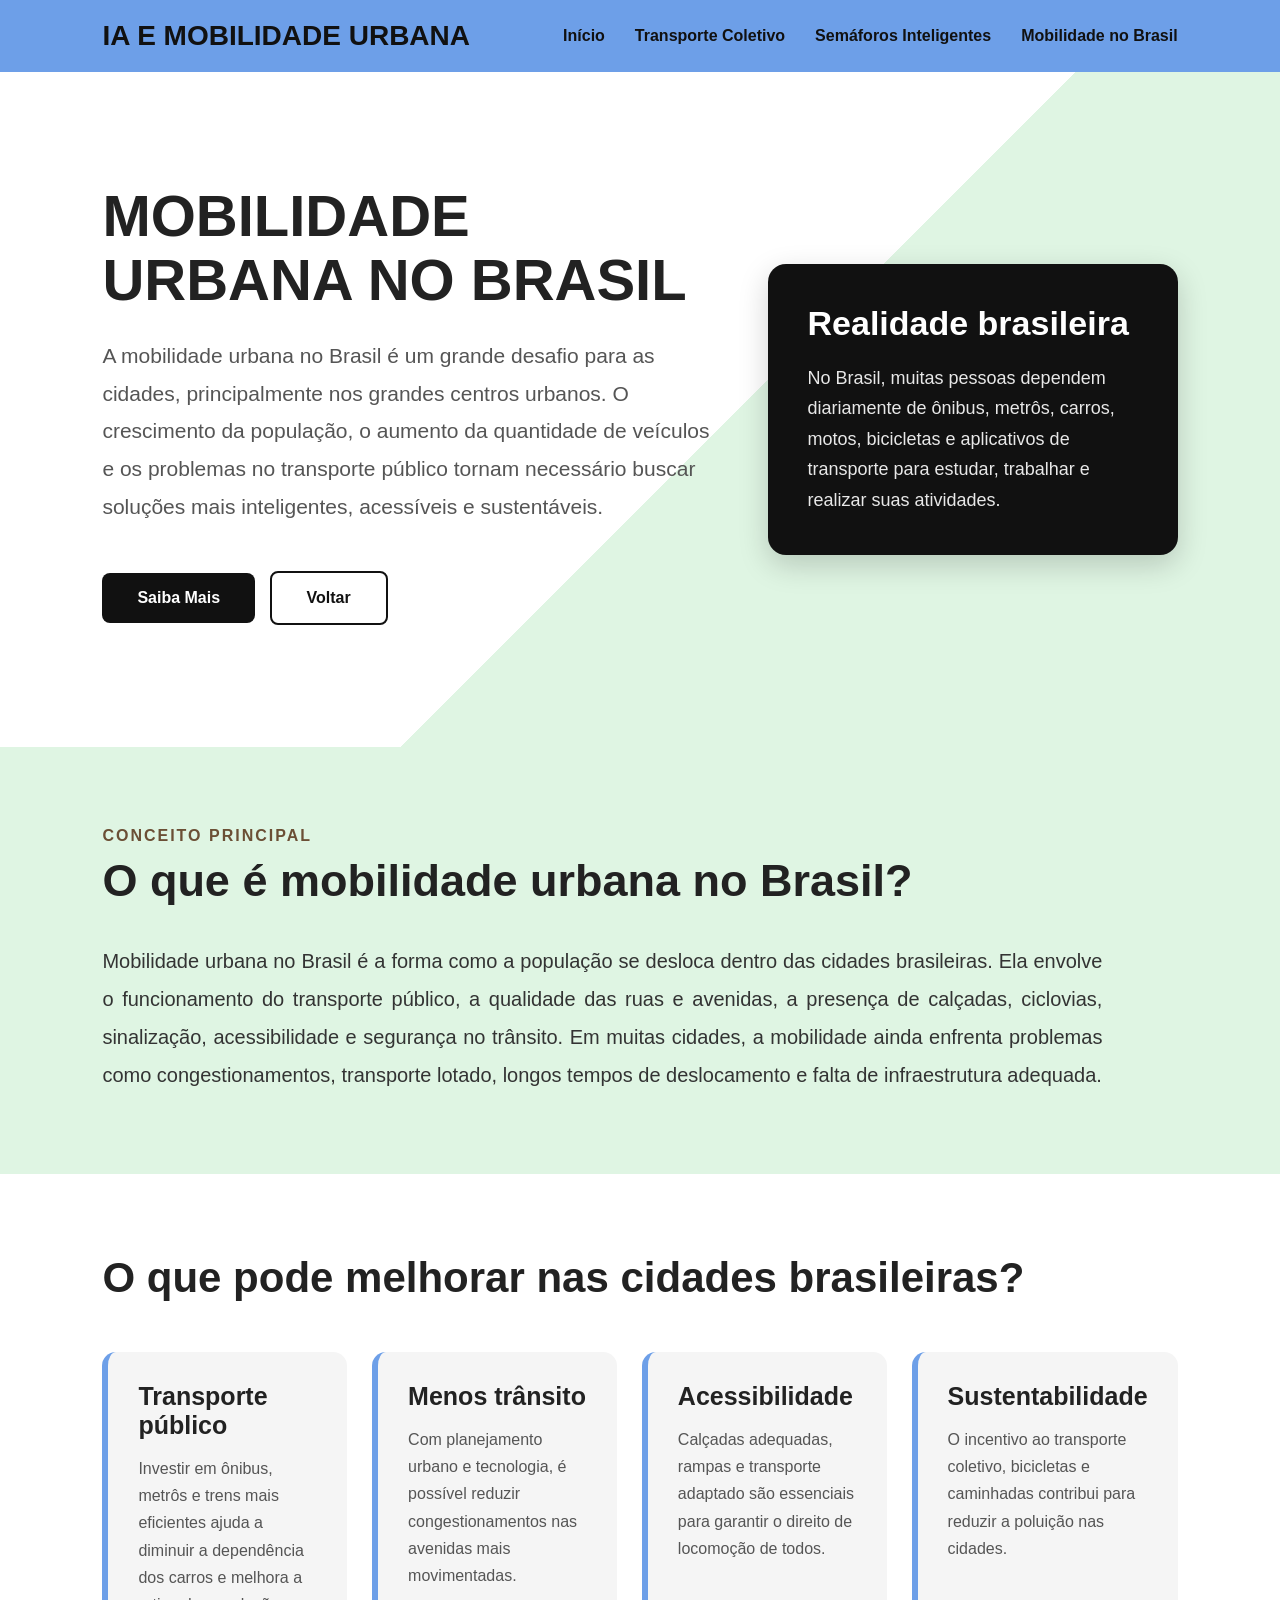
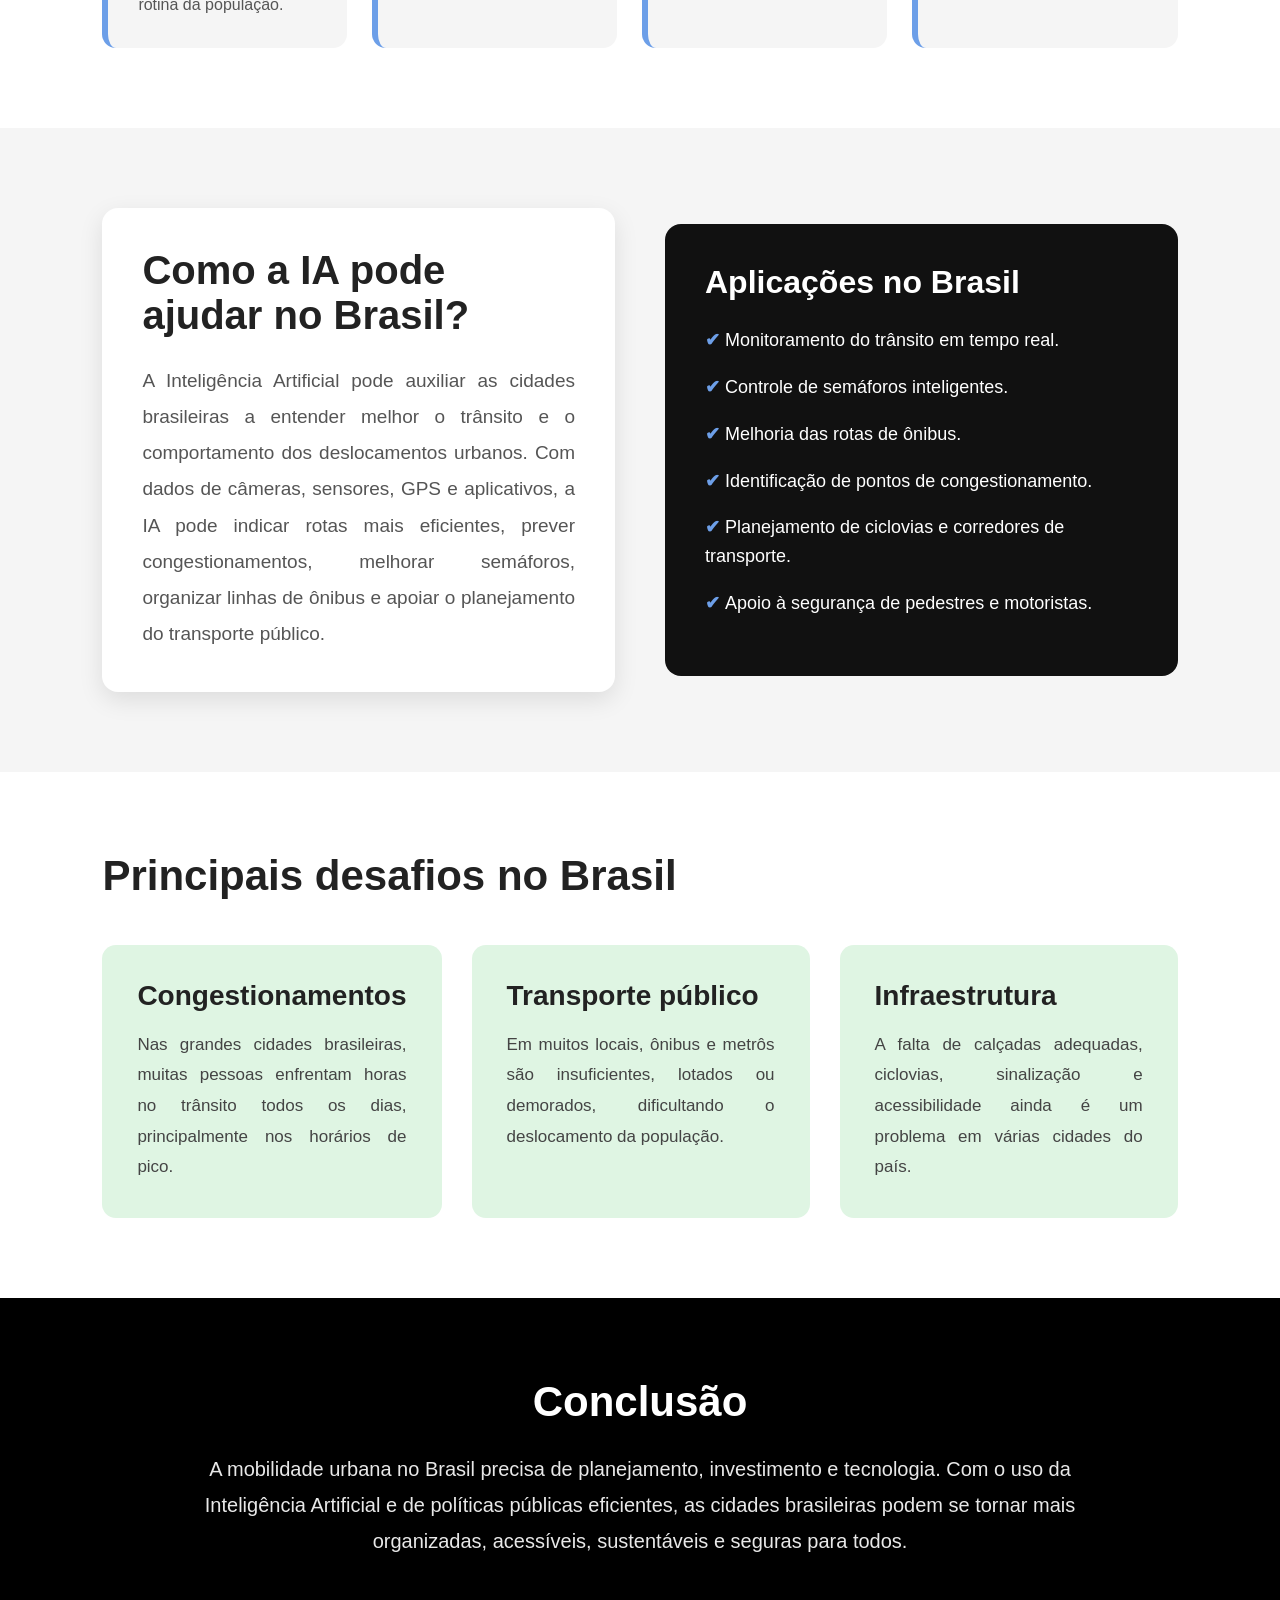
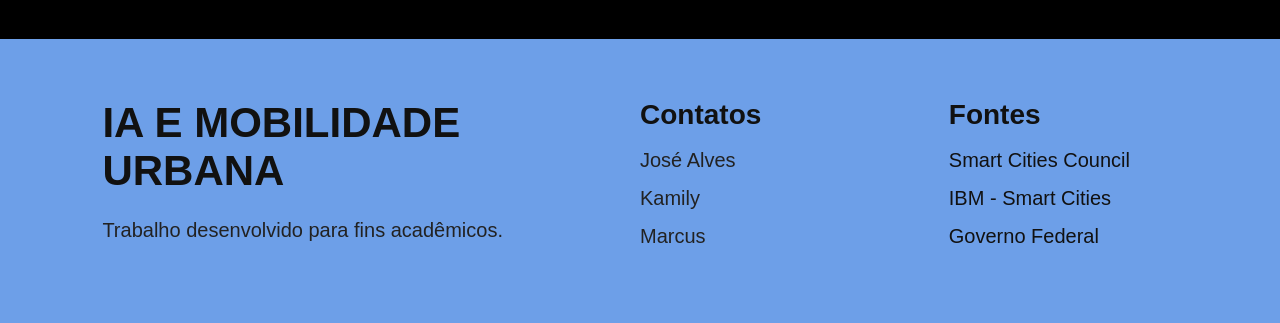
==== mobilidade.html @ 202e29f8 "uniformizando rodapes e cabeçarios" ====
<!DOCTYPE html>
<html lang="pt-BR">

<head>
    <meta charset="UTF-8">
    <meta name="viewport" content="width=device-width, initial-scale=1.0">

    <title>Mobilidade no Brasil</title>

    <link rel="stylesheet" href="css/style.css">
</head>

<style>

/* ==========================
   HERO MOBILIDADE
========================== */

.hero-mobilidade{
    background:linear-gradient(135deg, #ffffff 55%, #dff5e3 45%);
    min-height:75vh;
    display:flex;
    align-items:center;
    padding:80px 8%;
}

.hero-container{
    display:grid;
    grid-template-columns:1.2fr .8fr;
    gap:50px;
    align-items:center;
    width:100%;
}

.hero-texto h1{
    font-size:58px;
    line-height:1.1;
    margin-bottom:25px;
    font-weight:900;
}

.hero-texto p{
    font-size:21px;
    color:#555;
    line-height:1.8;
    max-width:750px;
}

.caixa-destaque{
    background:#111;
    color:white;
    padding:40px;
    border-radius:18px;
    box-shadow:0 10px 30px rgba(0,0,0,.18);
}

.caixa-destaque h2{
    font-size:34px;
    margin-bottom:20px;
}

.caixa-destaque p{
    font-size:18px;
    line-height:1.7;
    color:#e8e8e8;
}

.botoes{
    margin-top:35px;
}


/* ==========================
   SOBRE MOBILIDADE
========================== */

.sobre-mobilidade{
    background:#dff5e3;
    padding:80px 8%;
}

.subtitulo{
    text-transform:uppercase;
    color:#6b4f35;
    letter-spacing:2px;
    margin-bottom:10px;
    font-weight:bold;
}

.sobre-mobilidade h2{
    font-size:45px;
    margin-bottom:35px;
}

.texto-grande{
    max-width:1000px;
}

.texto-grande p{
    font-size:20px;
    line-height:1.9;
    color:#333;
    text-align:justify;
}

/* ==========================
   BENEFÍCIOS
========================== */

.beneficios{
    background:white;
    padding:80px 8%;
}

.beneficios h2{
    font-size:42px;
    margin-bottom:50px;
}

.grid-beneficios{
    display:grid;
    grid-template-columns:repeat(4,1fr);
    gap:25px;
}

.beneficio{
    background:#f5f5f5;
    padding:30px;
    border-radius:14px;
    border-left:6px solid #6d9fe8;
    transition:.3s;
}

.beneficio:hover{
    transform:translateY(-8px);
    box-shadow:0 8px 22px rgba(0,0,0,.12);
}

.beneficio h3{
    font-size:25px;
    margin-bottom:15px;
}

.beneficio p{
    line-height:1.7;
    color:#555;
}

/* ==========================
   IA NA MOBILIDADE
========================== */

.ia-mobilidade{
    background:#f5f5f5;
    padding:80px 8%;
}

.conteudo-ia{
    display:grid;
    grid-template-columns:1fr 1fr;
    gap:50px;
    align-items:center;
}

.bloco-ia{
    background:white;
    padding:40px;
    border-radius:16px;
    box-shadow:0 8px 25px rgba(0,0,0,.10);
}

.bloco-ia h2{
    font-size:40px;
    margin-bottom:25px;
}

.bloco-ia p{
    font-size:19px;
    line-height:1.9;
    color:#555;
    text-align:justify;
}

.lista-ia{
    background:#111;
    color:white;
    padding:40px;
    border-radius:16px;
}

.lista-ia h3{
    font-size:32px;
    margin-bottom:25px;
}

.lista-ia ul{
    list-style:none;
}

.lista-ia li{
    font-size:18px;
    margin-bottom:18px;
    line-height:1.6;
}

.lista-ia li::before{
    content:"✔ ";
    color:#6d9fe8;
    font-weight:bold;
}

/* ==========================
   DESAFIOS
========================== */

.desafios{
    background:white;
    padding:80px 8%;
}

.desafios h2{
    font-size:42px;
    margin-bottom:45px;
}

.container-desafios{
    display:grid;
    grid-template-columns:repeat(3,1fr);
    gap:30px;
}

.card-desafio{
    background:#dff5e3;
    padding:35px;
    border-radius:14px;
    transition:.3s;
}

.card-desafio:hover{
    transform:scale(1.03);
}

.card-desafio h3{
    font-size:28px;
    margin-bottom:18px;
}

.card-desafio p{
    font-size:17px;
    line-height:1.8;
    color:#444;
    text-align:justify;
}

/* ==========================
   CONCLUSÃO
========================== */

.conclusao{
    color:white;
    padding:80px 8%;
    text-align:center;
}

.conclusao h2{
    font-size:42px;
    margin-bottom:25px;
}

.conclusao p{
    max-width:900px;
    margin:auto;
    font-size:20px;
    line-height:1.8;
    color:#e8e8e8;
}

/* ==========================
   RESPONSIVIDADE
========================== */

@media(max-width:1000px){

    header{
        flex-direction:column;
        gap:20px;
    }

    nav ul{
        flex-wrap:wrap;
        justify-content:center;
    }

    .hero-container{
        grid-template-columns:1fr;
        text-align:center;
    }

    .hero-texto h1{
        font-size:43px;
    }

    .hero-texto p{
        font-size:18px;
    }

    .grid-beneficios{
        grid-template-columns:1fr;
    }

    .conteudo-ia{
        grid-template-columns:1fr;
    }

    .container-desafios{
        grid-template-columns:1fr;
    }

}

</style>

</head>

<body>

    <!-- =================== HEADER / CABEÇÁRIO =================== -->

    <header>

        <div class="logo">
            <h2>IA E MOBILIDADE URBANA</h2>
        </div>

        <nav>

            <ul>

                <li><a href="index.html">Início</a></li>

                <li><a href="transporte.html">Transporte Coletivo</a></li>

                <li><a href="semaforos.html">Semáforos Inteligentes</a></li>

                <li><a href="mobilidade.html">Mobilidade no Brasil</a></li>

            </ul>

        </nav>

    </header>

<section class="hero-mobilidade">

<div class="hero-container">

<div class="hero-texto">

<h1>MOBILIDADE URBANA NO BRASIL</h1>

<p>
A mobilidade urbana no Brasil é um grande desafio para as cidades, principalmente nos grandes centros urbanos. O crescimento da população, o aumento da quantidade de veículos e os problemas no transporte público tornam necessário buscar soluções mais inteligentes, acessíveis e sustentáveis.
</p>

<div class="botoes">
    <a href="#sobre" class="botao-preto">Saiba Mais</a>
    <a href="index.html" class="botao-branco">Voltar</a>
</div>

</div>

<div class="caixa-destaque">

<h2>Realidade brasileira</h2>

<p>
No Brasil, muitas pessoas dependem diariamente de ônibus, metrôs, carros, motos, bicicletas e aplicativos de transporte para estudar, trabalhar e realizar suas atividades.
</p>

</div>

</div>

</section>

<section class="sobre-mobilidade" id="sobre">

<p class="subtitulo">Conceito principal</p>

<h2>O que é mobilidade urbana no Brasil?</h2>

<div class="texto-grande">

<p>
Mobilidade urbana no Brasil é a forma como a população se desloca dentro das cidades brasileiras. Ela envolve o funcionamento do transporte público, a qualidade das ruas e avenidas, a presença de calçadas, ciclovias, sinalização, acessibilidade e segurança no trânsito. Em muitas cidades, a mobilidade ainda enfrenta problemas como congestionamentos, transporte lotado, longos tempos de deslocamento e falta de infraestrutura adequada.
</p>

</div>

</section>

<section class="beneficios">

<h2>O que pode melhorar nas cidades brasileiras?</h2>

<div class="grid-beneficios">

<div class="beneficio">
<h3>Transporte público</h3>
<p>
Investir em ônibus, metrôs e trens mais eficientes ajuda a diminuir a dependência dos carros e melhora a rotina da população.
</p>
</div>

<div class="beneficio">
<h3>Menos trânsito</h3>
<p>
Com planejamento urbano e tecnologia, é possível reduzir congestionamentos nas avenidas mais movimentadas.
</p>
</div>

<div class="beneficio">
<h3>Acessibilidade</h3>
<p>
Calçadas adequadas, rampas e transporte adaptado são essenciais para garantir o direito de locomoção de todos.
</p>
</div>

<div class="beneficio">
<h3>Sustentabilidade</h3>
<p>
O incentivo ao transporte coletivo, bicicletas e caminhadas contribui para reduzir a poluição nas cidades.
</p>
</div>

</div>

</section>

<section class="ia-mobilidade">

<div class="conteudo-ia">

<div class="bloco-ia">

<h2>Como a IA pode ajudar no Brasil?</h2>

<p>
A Inteligência Artificial pode auxiliar as cidades brasileiras a entender melhor o trânsito e o comportamento dos deslocamentos urbanos. Com dados de câmeras, sensores, GPS e aplicativos, a IA pode indicar rotas mais eficientes, prever congestionamentos, melhorar semáforos, organizar linhas de ônibus e apoiar o planejamento do transporte público.
</p>

</div>

<div class="lista-ia">

<h3>Aplicações no Brasil</h3>

<ul>
<li>Monitoramento do trânsito em tempo real.</li>
<li>Controle de semáforos inteligentes.</li>
<li>Melhoria das rotas de ônibus.</li>
<li>Identificação de pontos de congestionamento.</li>
<li>Planejamento de ciclovias e corredores de transporte.</li>
<li>Apoio à segurança de pedestres e motoristas.</li>
</ul>

</div>

</div>

</section>

<section class="desafios">

<h2>Principais desafios no Brasil</h2>

<div class="container-desafios">

<div class="card-desafio">
<h3>Congestionamentos</h3>
<p>
Nas grandes cidades brasileiras, muitas pessoas enfrentam horas no trânsito todos os dias, principalmente nos horários de pico.
</p>
</div>

<div class="card-desafio">
<h3>Transporte público</h3>
<p>
Em muitos locais, ônibus e metrôs são insuficientes, lotados ou demorados, dificultando o deslocamento da população.
</p>
</div>

<div class="card-desafio">
<h3>Infraestrutura</h3>
<p>
A falta de calçadas adequadas, ciclovias, sinalização e acessibilidade ainda é um problema em várias cidades do país.
</p>
</div>

</div>

</section>

    <!-- =================== CONCLUSÃO =================== -->

    <section class="conclusao bg-preto">

        <h2>Conclusão</h2>

        <p>
        A mobilidade urbana no Brasil precisa de planejamento, investimento e tecnologia. Com o uso da Inteligência Artificial e de políticas públicas eficientes, as cidades brasileiras podem se tornar mais organizadas, acessíveis, sustentáveis e seguras para todos.
        </p>

    </section>

    <!-- =================== FOOTER RODAPÉ =================== -->

    <footer>

    <div class="footer-container">

        <div class="footer-col">

            <h2>IA E MOBILIDADE URBANA</h2>

            <p>
                Trabalho desenvolvido para fins acadêmicos.
            </p>

        </div>

        <div class="footer-col">

            <h3>Contatos</h3>

            <ul>

                <li>José Alves</li>

                <li>Kamily</li>

                <li>Marcus</li>

            </ul>

        </div>

        <div class="footer-col">

            <h3>Fontes</h3>

            <ul>

                <li>
                    <a href="https://smartcitiescouncil.com" target="_blank">
                        Smart Cities Council
                    </a>
                </li>

                <li>
                    <a href="https://www.ibm.com/topics/smart-city" target="_blank">
                        IBM - Smart Cities
                    </a>
                </li>

                <li>
                    <a href="https://www.gov.br" target="_blank">
                        Governo Federal
                    </a>
                </li>

            </ul>

        </div>

    </div>

</footer>

</body>

</html>
---- css/style.css ----
/* ==========================
   CONFIGURAÇÕES GERAIS
========================== */

*{
    margin:0;
    padding:0;
    box-sizing:border-box;
}

html{
    scroll-behavior:smooth;
}

body{
    font-family: Arial, Helvetica, sans-serif;
    color:#222;
    background:#f5f5f5;
}

/* ==========================
   HEADER
========================== */

header{
    background:#6d9fe8;
    display:flex;
    justify-content:space-between;
    align-items:center;
    padding:20px 8%;
    position:sticky;
    top:0;
    z-index:1000;
}

.logo h2{
    color:#111;
    font-size:28px;
}

nav ul{
    display:flex;
    list-style:none;
    gap:30px;
}

nav a{
    text-decoration:none;
    color:#111;
    font-weight:bold;
    transition:.3s;
}

nav a:hover{
    color:white;
}

/* ==========================
   FUNDOS
========================== */

.bg-verde{

    background:#dff5e3;

}

.bg-azul{

    background:#86afe8;

}

.bg-branco{

    background:white;

}

.bg-preto{

    background:black;

}

/* ==========================
   MARGENS
========================== */

.mb-2{
    margin-bottom:20px;
}

.mb-4{
    margin-bottom:40px;
}

.mb-6{
    margin-bottom:60px;
}

.mb-8{
    margin-bottom:80px;
}


/* ==========================
   GRIDS / COLUNAS
========================== */

.grid-2{

    display:grid;

    grid-template-columns:repeat(2,1fr);

    gap:50px;

}

.grid-3{

    display:grid;

    grid-template-columns:repeat(3,1fr);

    gap:40px;

}

/* ==========================
   HERO 1 (INDEX)
========================== */

.hero{

    background:white;

    min-height:80vh;

    display:flex;

    justify-content:center;

    align-items:center;

    text-align:center;

    padding:80px 10%;

}

.hero-conteudo{

    max-width:900px;

}

.hero h1{

    font-size:65px;

    margin-bottom:30px;

    font-weight:900;

}

.hero p{

    font-size:22px;

    color:#555;

    line-height:1.8;

}

/* ==========================
   BOTÕES
========================== */

.botoes{

    margin-top:40px;

}

.botao-preto,
.botao-branco{

    display:inline-block;

    padding:16px 35px;

    margin:10px 10px 10px 0;

    border-radius:8px;

    text-decoration:none;

    font-weight:bold;

    transition:.3s;

}


.botao-preto{

    background:#111;

    color:white;

}

.botao-preto:hover{

    background:#333;

}

.botao-branco{

    border:2px solid #111;

    color:#111;

}

.botao-branco:hover{

    background:#111;

    color:white;

}

/* ==========================
   HERO 2 (SEMAFOROS E MOBILIDADE)
========================== */

/* ==========================
   SMART CITIES
========================== */

.smart-cities{

    background: #dff5e3;

    padding:80px 8%;

}

.subtitulo{

    text-transform:uppercase;

    color:#6b4f35;

    letter-spacing:2px;

    margin-bottom:10px;

    font-weight:bold;

}

.smart-cities h2{

    font-size:48px;

    margin-bottom:50px;

}

.conteudo-smart{

    display:flex;

    gap:60px;

    align-items:center;

    flex-wrap:wrap;

}

.imagem-smart{

    flex:1;

}

.imagem-smart img{

    width:100%;

    border-radius:12px;

}

.texto-smart{

    flex:1;

}

.texto-smart h3{

    margin-top:20px;

    margin-bottom:15px;

    font-size:30px;

}

.texto-smart p{

    line-height:1.9;

    font-size:20px;

}

/* ==========================
   CARDS COM IMAGEM
========================== */

.cards{

    background:white;

    padding:80px 8%;

}

.cards h2{

    margin-bottom:50px;

    font-size:40px;

}

.container-cards{

    display:grid;

    grid-template-columns:repeat(3,1fr);

    gap:35px;

}

.card{

    background:white;

    border-radius:12px;

    overflow:hidden;

    box-shadow:0 8px 25px rgba(0,0,0,.12);

    transition:.35s;

}

.card:hover{

    transform:translateY(-10px);

}

.card img{

    width:100%;

    height:230px;

    object-fit:cover;

}

.card-texto{

    padding:25px;

}

.card-texto h3{

    font-size:30px;

    margin-bottom:20px;

}

.card-texto p{

    line-height:1.7;

    margin-bottom:25px;

}

.card-texto a{

    text-decoration:none;

    font-weight:bold;

    color:#0b63ce;

}

.card-texto a:hover{

    text-decoration:underline;

}

/* ==========================
   TITULO DA PÁGINA
========================== */

.titulo-pagina{

    background:white;

    text-align:center;

    padding:45px 8% 30px;

}

.titulo-conteudo{

    max-width:1000px;

    margin:auto;

}

.titulo-pagina h1{

    font-size:58px;

    font-weight:900;

    color:#111;

    margin-bottom:20px;

}

.titulo-pagina p{

    font-size:26px;

    color:#666;

    line-height:1.5;

}

/*==================================
BANNER
===================================*/

.banner-rotas{

    position:relative;

    width:100%;

    overflow:hidden;

}

.banner-rotas img{

    display:block;

    width:100%;

    height:600px;

    object-fit:cover;

}

.banner-overlay{

    position:absolute;

    top:50%;

    left:50%;

    transform:translate(-50%,-50%);

    width:80%;

    max-width:1050px;

    background:rgba(255,255,255,.80);

    backdrop-filter:blur(6px);

    border-radius:30px;

    padding:35px 45px;

    box-shadow:0 12px 35px rgba(0,0,0,.25);

}

.banner-overlay p{

    text-align:center;

    font-size:30px;

    line-height:1.6;

    color:#222;

}

/*==========================
BLOCOS DE TÓPICOS
==========================*/

.bloco-topico{

    padding:80px 8%;

}

.bloco-conteudo{

    max-width:90%;

    margin:auto;

}

.bloco-titulo{

    font-size:48px;

    margin-bottom:30px;

    color:#111;

}

.bloco-texto{

    font-size:22px;

    color:#444;

    line-height:1.8;

}

/* ==========================
   FLUXOGRAMA
========================== */

.fluxo{

    display:flex;

    align-items:center;

    justify-content:center;

    gap:20px;

    margin:50px 0;

}

.etapa{

    position:relative;

    width:300px;

}

.card-fluxo{

    background:white;

    border-radius:20px;
    padding:28px;

    box-shadow:0 8px 25px rgba(0,0,0,.12);

    transition:.35s;

}


.numero{

    position:absolute;

    left:-18px;

    top:8px;

    font-size:2rem;

    font-weight:bold;

}

.seta{

    font-size:2rem;

    font-weight:bold;

}

.resultado{

    text-align:center;

    font-size:1.5rem;

    font-weight:700;

    line-height:1.5;

    max-width:900px;

    margin:40px auto 0;

}

/* ==========================
   OUTROS COMPONENTES
========================== */

.destaque{

    font-size:3rem;

    font-weight:800;

    line-height:1.4;

    color:#111;
    margin-bottom:70px;

}

.titulo-bloco{

    font-size:2rem;

    font-weight:700;

    margin-bottom:20px;

}

.texto-center {
    text-align:center
}

/* ==========================
   FOOTER
========================== */

footer{

    background:#6d9fe8;

    padding:60px 8%;

}

.footer-container{

    display:flex;

    justify-content:space-between;

    align-items:flex-start;

    gap:80px;

    flex-wrap:wrap;

}

.footer-col:first-child{

    flex:2;

}

.footer-col{

    flex:1;

    min-width:220px;

}

.footer-col h2{

    font-size:42px;

    margin-bottom:18px;

    color:#111;

}

.footer-col h3{

    font-size:28px;

    margin-bottom:18px;

    color:#111;

}

.footer-col p{

    font-size:20px;

    line-height:1.7;

}

.footer-col ul{

    list-style:none;

}

.footer-col li{

    margin-bottom:15px;

    font-size:20px;

}

.footer-col a{

    color:#111;

    text-decoration:none;

    transition:.3s;

}

.footer-col a:hover{

    color:white;

}

/* ==========================
   RESPONSIVIDADE
========================== */

@media(max-width:1000px){

    header{

        flex-direction:column;

        gap:20px;

    }

    nav ul{

        flex-wrap:wrap;

        justify-content:center;

    }

    .hero h1{

        font-size:45px;

    }

    .hero p{

        font-size:18px;

    }

    .conteudo-smart{

        flex-direction:column;

    }

    .container-cards{

        grid-template-columns:1fr;

    }

    .titulo-pagina h1{

        font-size:42px;

    }

    .titulo-pagina p{

        font-size:20px;

    }

    .banner-rotas img{

        height:500px;

    }

    .banner-overlay{

        width:90%;

        padding:25px;

    }

    .banner-overlay p{

        font-size:22px;

    }

}

@media (max-width: 900px){

    .bloco-topico{
        padding:60px 6%;
    }

    .bloco-titulo{
        font-size:2.2rem;
    }

    .bloco-texto{
        font-size:1.1rem;
    }

}

@media (max-width:900px){

    .grid-2{

        grid-template-columns:1fr;

        gap:30px;

    }

}

@media (max-width:900px){

    .grid-3{

        grid-template-columns:1fr;

        gap:30px;

    }

}

@media(max-width:900px){

    .fluxo{

        flex-direction:column;

    }

    .seta{

        transform:rotate(90deg);

    }

}

@media (max-width:700px){

    .fluxo{

        flex-direction:column;

        align-items:center;

        gap:25px;

    }

    .card-etapa{

        width:100%;

        max-width:350px;

    }

    .seta{

        transform:rotate(90deg);

    }

}
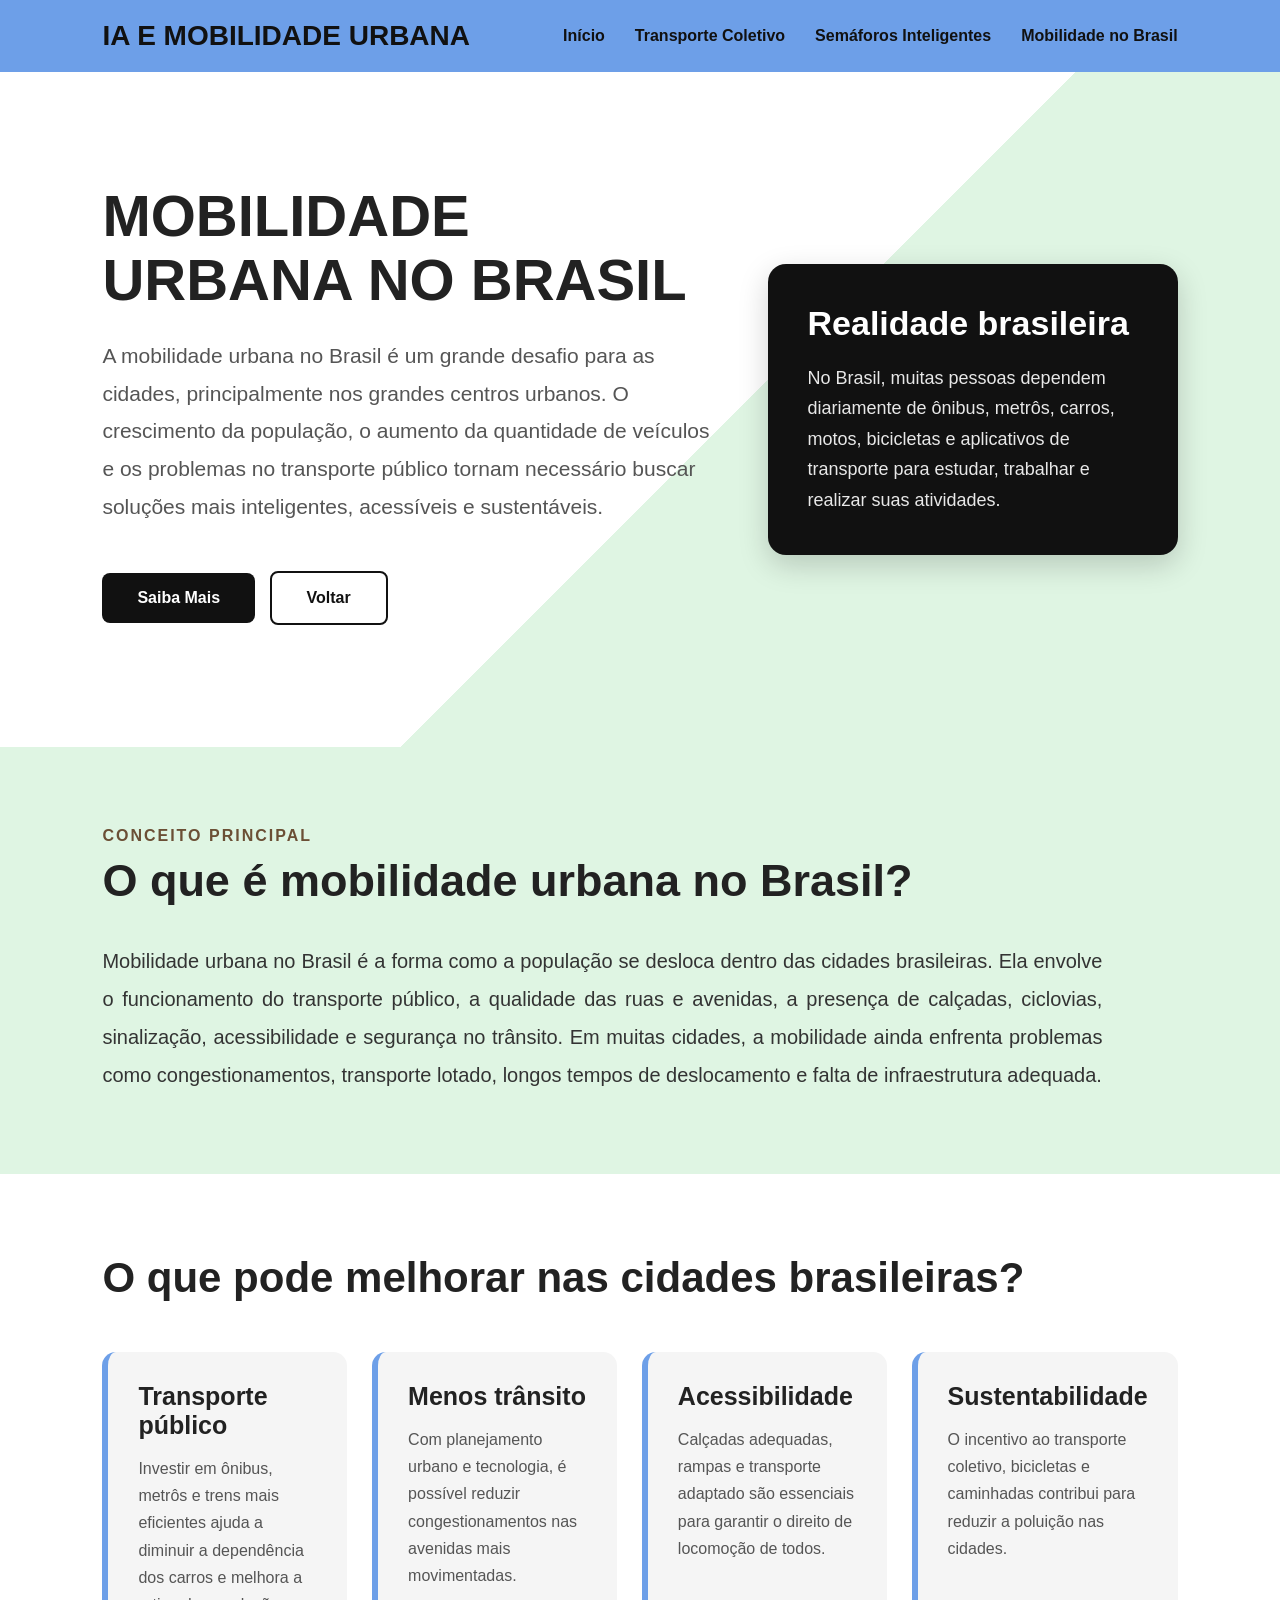
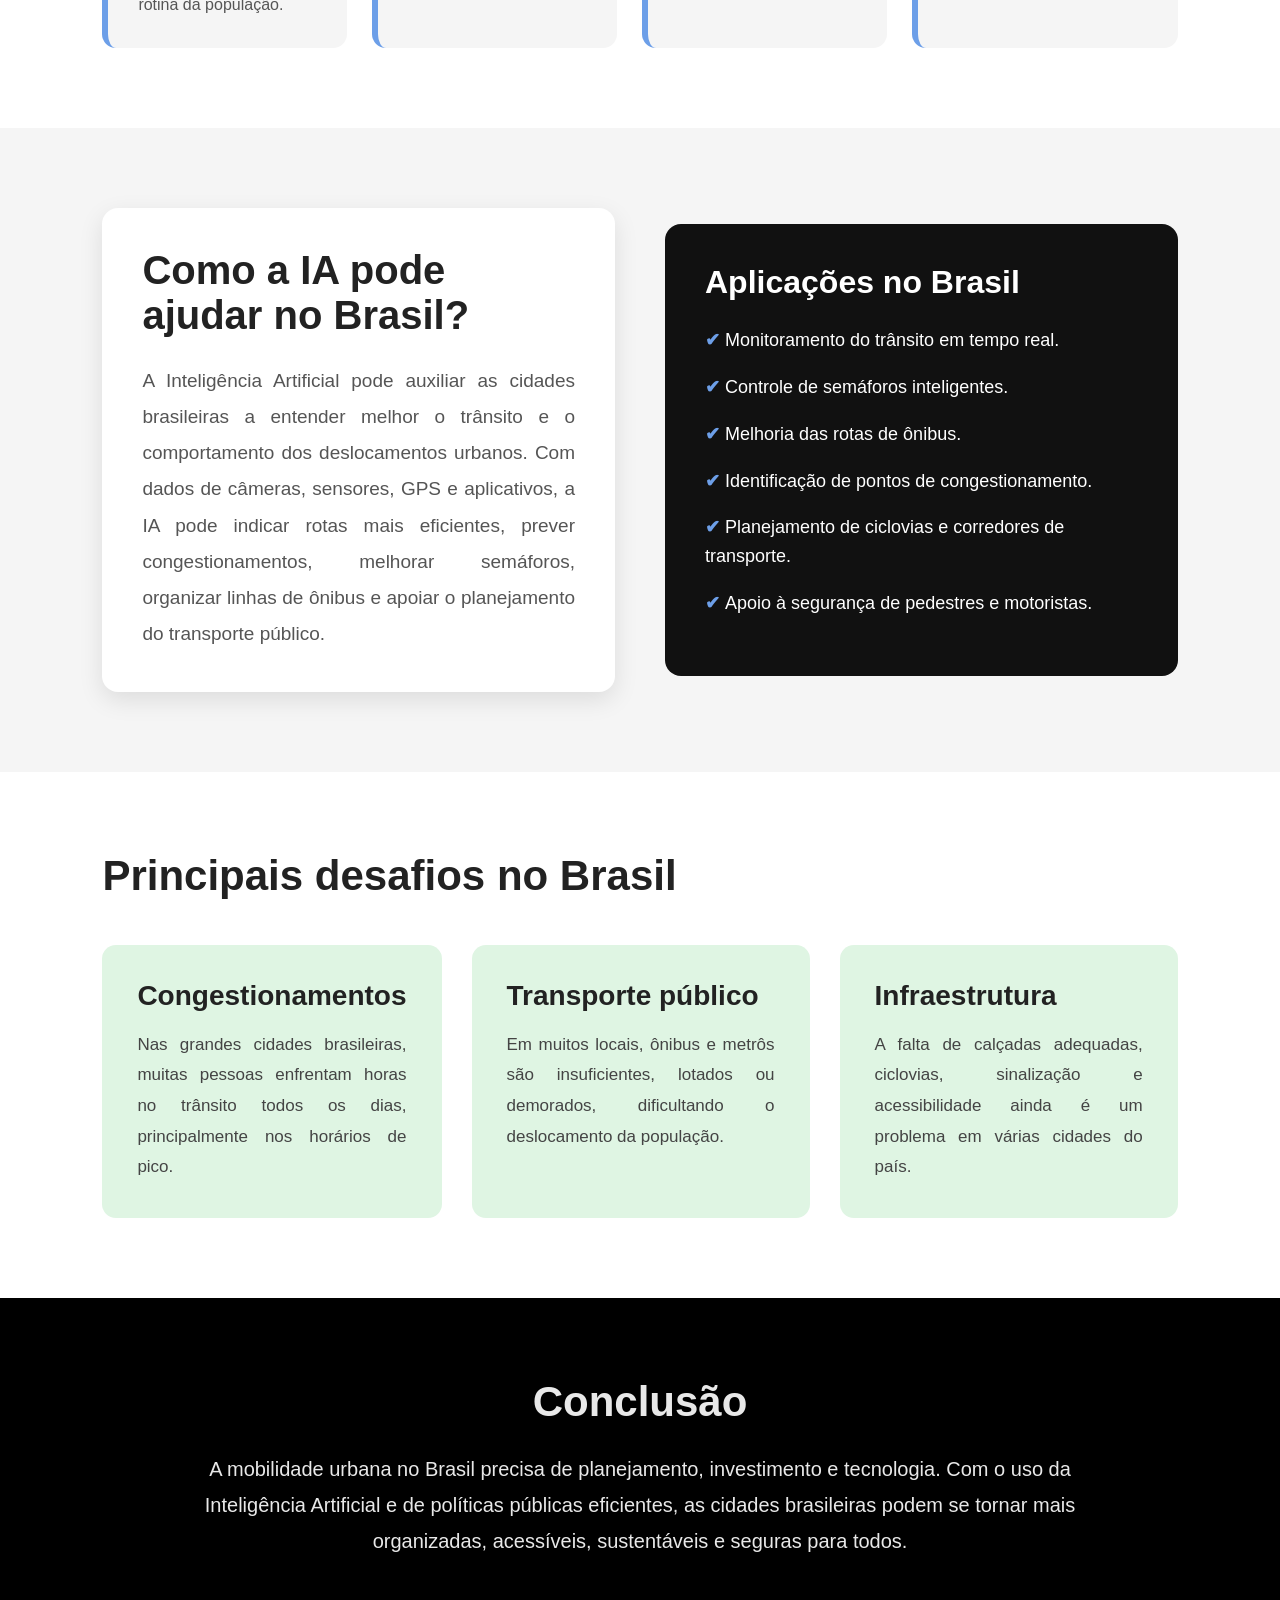
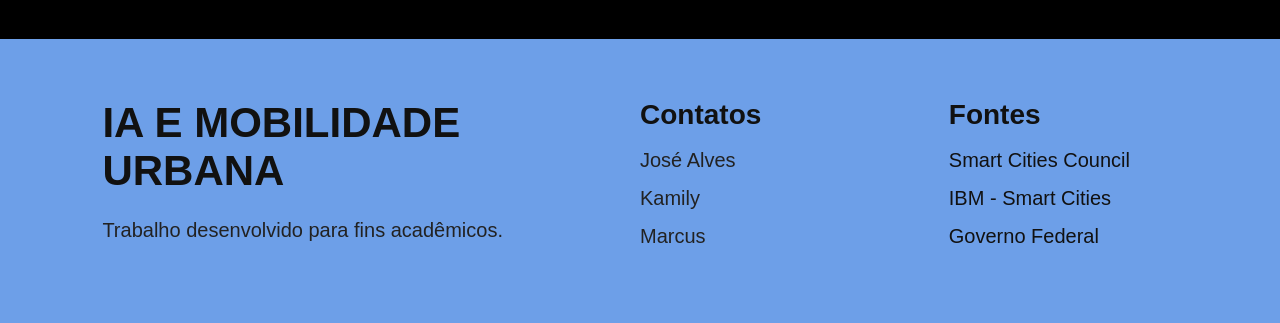
==== commit e281820e: "condensando css" ====
--- a/mobilidade.html
+++ b/mobilidade.html
@@ -252,28 +252,6 @@
     text-align:justify;
 }
 
-/* ==========================
-   CONCLUSÃO
-========================== */
-
-.conclusao{
-    color:white;
-    padding:80px 8%;
-    text-align:center;
-}
-
-.conclusao h2{
-    font-size:42px;
-    margin-bottom:25px;
-}
-
-.conclusao p{
-    max-width:900px;
-    margin:auto;
-    font-size:20px;
-    line-height:1.8;
-    color:#e8e8e8;
-}
 
 /* ==========================
    RESPONSIVIDADE
@@ -350,164 +328,176 @@
 
     </header>
 
-<section class="hero-mobilidade">
-
-<div class="hero-container">
-
-<div class="hero-texto">
-
-<h1>MOBILIDADE URBANA NO BRASIL</h1>
-
-<p>
-A mobilidade urbana no Brasil é um grande desafio para as cidades, principalmente nos grandes centros urbanos. O crescimento da população, o aumento da quantidade de veículos e os problemas no transporte público tornam necessário buscar soluções mais inteligentes, acessíveis e sustentáveis.
-</p>
-
-<div class="botoes">
-    <a href="#sobre" class="botao-preto">Saiba Mais</a>
-    <a href="index.html" class="botao-branco">Voltar</a>
-</div>
-
-</div>
-
-<div class="caixa-destaque">
-
-<h2>Realidade brasileira</h2>
-
-<p>
-No Brasil, muitas pessoas dependem diariamente de ônibus, metrôs, carros, motos, bicicletas e aplicativos de transporte para estudar, trabalhar e realizar suas atividades.
-</p>
-
-</div>
-
-</div>
-
-</section>
-
-<section class="sobre-mobilidade" id="sobre">
-
-<p class="subtitulo">Conceito principal</p>
-
-<h2>O que é mobilidade urbana no Brasil?</h2>
-
-<div class="texto-grande">
-
-<p>
-Mobilidade urbana no Brasil é a forma como a população se desloca dentro das cidades brasileiras. Ela envolve o funcionamento do transporte público, a qualidade das ruas e avenidas, a presença de calçadas, ciclovias, sinalização, acessibilidade e segurança no trânsito. Em muitas cidades, a mobilidade ainda enfrenta problemas como congestionamentos, transporte lotado, longos tempos de deslocamento e falta de infraestrutura adequada.
-</p>
-
-</div>
-
-</section>
-
-<section class="beneficios">
-
-<h2>O que pode melhorar nas cidades brasileiras?</h2>
-
-<div class="grid-beneficios">
-
-<div class="beneficio">
-<h3>Transporte público</h3>
-<p>
-Investir em ônibus, metrôs e trens mais eficientes ajuda a diminuir a dependência dos carros e melhora a rotina da população.
-</p>
-</div>
-
-<div class="beneficio">
-<h3>Menos trânsito</h3>
-<p>
-Com planejamento urbano e tecnologia, é possível reduzir congestionamentos nas avenidas mais movimentadas.
-</p>
-</div>
-
-<div class="beneficio">
-<h3>Acessibilidade</h3>
-<p>
-Calçadas adequadas, rampas e transporte adaptado são essenciais para garantir o direito de locomoção de todos.
-</p>
-</div>
-
-<div class="beneficio">
-<h3>Sustentabilidade</h3>
-<p>
-O incentivo ao transporte coletivo, bicicletas e caminhadas contribui para reduzir a poluição nas cidades.
-</p>
-</div>
-
-</div>
-
-</section>
-
-<section class="ia-mobilidade">
-
-<div class="conteudo-ia">
-
-<div class="bloco-ia">
-
-<h2>Como a IA pode ajudar no Brasil?</h2>
-
-<p>
-A Inteligência Artificial pode auxiliar as cidades brasileiras a entender melhor o trânsito e o comportamento dos deslocamentos urbanos. Com dados de câmeras, sensores, GPS e aplicativos, a IA pode indicar rotas mais eficientes, prever congestionamentos, melhorar semáforos, organizar linhas de ônibus e apoiar o planejamento do transporte público.
-</p>
-
-</div>
-
-<div class="lista-ia">
-
-<h3>Aplicações no Brasil</h3>
-
-<ul>
-<li>Monitoramento do trânsito em tempo real.</li>
-<li>Controle de semáforos inteligentes.</li>
-<li>Melhoria das rotas de ônibus.</li>
-<li>Identificação de pontos de congestionamento.</li>
-<li>Planejamento de ciclovias e corredores de transporte.</li>
-<li>Apoio à segurança de pedestres e motoristas.</li>
-</ul>
-
-</div>
-
-</div>
-
-</section>
-
-<section class="desafios">
-
-<h2>Principais desafios no Brasil</h2>
-
-<div class="container-desafios">
-
-<div class="card-desafio">
-<h3>Congestionamentos</h3>
-<p>
-Nas grandes cidades brasileiras, muitas pessoas enfrentam horas no trânsito todos os dias, principalmente nos horários de pico.
-</p>
-</div>
-
-<div class="card-desafio">
-<h3>Transporte público</h3>
-<p>
-Em muitos locais, ônibus e metrôs são insuficientes, lotados ou demorados, dificultando o deslocamento da população.
-</p>
-</div>
-
-<div class="card-desafio">
-<h3>Infraestrutura</h3>
-<p>
-A falta de calçadas adequadas, ciclovias, sinalização e acessibilidade ainda é um problema em várias cidades do país.
-</p>
-</div>
-
-</div>
-
-</section>
+    <!-- =================== HERO =================== -->
+
+    <section class="hero-mobilidade">
+
+        <div class="hero-container">
+
+        <div class="hero-texto">
+
+        <h1>MOBILIDADE URBANA NO BRASIL</h1>
+
+        <p>
+        A mobilidade urbana no Brasil é um grande desafio para as cidades, principalmente nos grandes centros urbanos. O crescimento da população, o aumento da quantidade de veículos e os problemas no transporte público tornam necessário buscar soluções mais inteligentes, acessíveis e sustentáveis.
+        </p>
+
+        <!-- =================== BOTÕES =================== -->
+
+        <div class="botoes">
+            <a href="#sobre" class="botao-preto">Saiba Mais</a>
+            <a href="index.html" class="botao-branco">Voltar</a>
+        </div>
+
+        </div>
+
+        <div class="caixa-destaque">
+
+        <h2>Realidade brasileira</h2>
+
+        <p>
+        No Brasil, muitas pessoas dependem diariamente de ônibus, metrôs, carros, motos, bicicletas e aplicativos de transporte para estudar, trabalhar e realizar suas atividades.
+        </p>
+
+        </div>
+
+        </div>
+
+    </section>
+
+    <!-- =================== MOBILIDADE NO BRASIL =================== -->
+
+    <section class="sobre-mobilidade" id="sobre">
+
+        <p class="subtitulo">Conceito principal</p>
+
+        <h2>O que é mobilidade urbana no Brasil?</h2>
+
+        <div class="texto-grande">
+
+        <p>
+        Mobilidade urbana no Brasil é a forma como a população se desloca dentro das cidades brasileiras. Ela envolve o funcionamento do transporte público, a qualidade das ruas e avenidas, a presença de calçadas, ciclovias, sinalização, acessibilidade e segurança no trânsito. Em muitas cidades, a mobilidade ainda enfrenta problemas como congestionamentos, transporte lotado, longos tempos de deslocamento e falta de infraestrutura adequada.
+        </p>
+
+        </div>
+
+    </section>
+
+    <!-- =================== MELHORIAS - TOPICOS  =================== -->
+
+    <section class="beneficios">
+
+        <h2>O que pode melhorar nas cidades brasileiras?</h2>
+
+        <div class="grid-beneficios">
+
+        <div class="beneficio">
+        <h3>Transporte público</h3>
+        <p>
+        Investir em ônibus, metrôs e trens mais eficientes ajuda a diminuir a dependência dos carros e melhora a rotina da população.
+        </p>
+        </div>
+
+        <div class="beneficio">
+        <h3>Menos trânsito</h3>
+        <p>
+        Com planejamento urbano e tecnologia, é possível reduzir congestionamentos nas avenidas mais movimentadas.
+        </p>
+        </div>
+
+        <div class="beneficio">
+        <h3>Acessibilidade</h3>
+        <p>
+        Calçadas adequadas, rampas e transporte adaptado são essenciais para garantir o direito de locomoção de todos.
+        </p>
+        </div>
+
+        <div class="beneficio">
+        <h3>Sustentabilidade</h3>
+        <p>
+        O incentivo ao transporte coletivo, bicicletas e caminhadas contribui para reduzir a poluição nas cidades.
+        </p>
+        </div>
+
+        </div>
+
+    </section>
+
+    <!-- =============== CAIXAS, EXPLICAÇÃO E APLICAÇÕES  =============== -->
+
+    <section class="ia-mobilidade">
+
+        <div class="conteudo-ia">
+
+        <div class="bloco-ia">
+
+        <h2>Como a IA pode ajudar no Brasil?</h2>
+
+        <p>
+        A Inteligência Artificial pode auxiliar as cidades brasileiras a entender melhor o trânsito e o comportamento dos deslocamentos urbanos. Com dados de câmeras, sensores, GPS e aplicativos, a IA pode indicar rotas mais eficientes, prever congestionamentos, melhorar semáforos, organizar linhas de ônibus e apoiar o planejamento do transporte público.
+        </p>
+
+        </div>
+
+        <div class="lista-ia">
+
+        <h3>Aplicações no Brasil</h3>
+
+        <ul>
+        <li>Monitoramento do trânsito em tempo real.</li>
+        <li>Controle de semáforos inteligentes.</li>
+        <li>Melhoria das rotas de ônibus.</li>
+        <li>Identificação de pontos de congestionamento.</li>
+        <li>Planejamento de ciclovias e corredores de transporte.</li>
+        <li>Apoio à segurança de pedestres e motoristas.</li>
+        </ul>
+
+        </div>
+
+        </div>
+
+    </section>
+
+    <!-- =================== CARDS DESAFIOS =================== -->
+
+    <section class="desafios">
+
+        <h2>Principais desafios no Brasil</h2>
+
+        <div class="container-desafios">
+
+        <div class="card-desafio">
+        <h3>Congestionamentos</h3>
+        <p>
+        Nas grandes cidades brasileiras, muitas pessoas enfrentam horas no trânsito todos os dias, principalmente nos horários de pico.
+        </p>
+        </div>
+
+        <div class="card-desafio">
+        <h3>Transporte público</h3>
+        <p>
+        Em muitos locais, ônibus e metrôs são insuficientes, lotados ou demorados, dificultando o deslocamento da população.
+        </p>
+        </div>
+
+        <div class="card-desafio">
+        <h3>Infraestrutura</h3>
+        <p>
+        A falta de calçadas adequadas, ciclovias, sinalização e acessibilidade ainda é um problema em várias cidades do país.
+        </p>
+        </div>
+
+        </div>
+
+    </section>
 
     <!-- =================== CONCLUSÃO =================== -->
 
     <section class="conclusao bg-preto">
 
-        <h2>Conclusão</h2>
-
-        <p>
+        <h2 class="texto-branco">Conclusão</h2>
+
+        <p class="texto-branco">
         A mobilidade urbana no Brasil precisa de planejamento, investimento e tecnologia. Com o uso da Inteligência Artificial e de políticas públicas eficientes, as cidades brasileiras podem se tornar mais organizadas, acessíveis, sustentáveis e seguras para todos.
         </p>
 
--- a/css/style.css
+++ b/css/style.css
@@ -83,6 +83,11 @@
 
 }
 
+.texto-branco{
+
+    color:#e8e8e8;
+}
+
 /* ==========================
    MARGENS
 ========================== */
@@ -678,6 +683,28 @@
 }
 
 /* ==========================
+   CONCLUSÃO
+========================== */
+
+.conclusao{
+    padding:80px 8%;
+    text-align:center;
+}
+
+.conclusao h2{
+    font-size:42px;
+    margin-bottom:25px;
+}
+
+.conclusao p{
+    max-width:900px;
+    margin:auto;
+    font-size:20px;
+    line-height:1.8;
+}
+
+
+/* ==========================
    FOOTER
 ========================== */
 
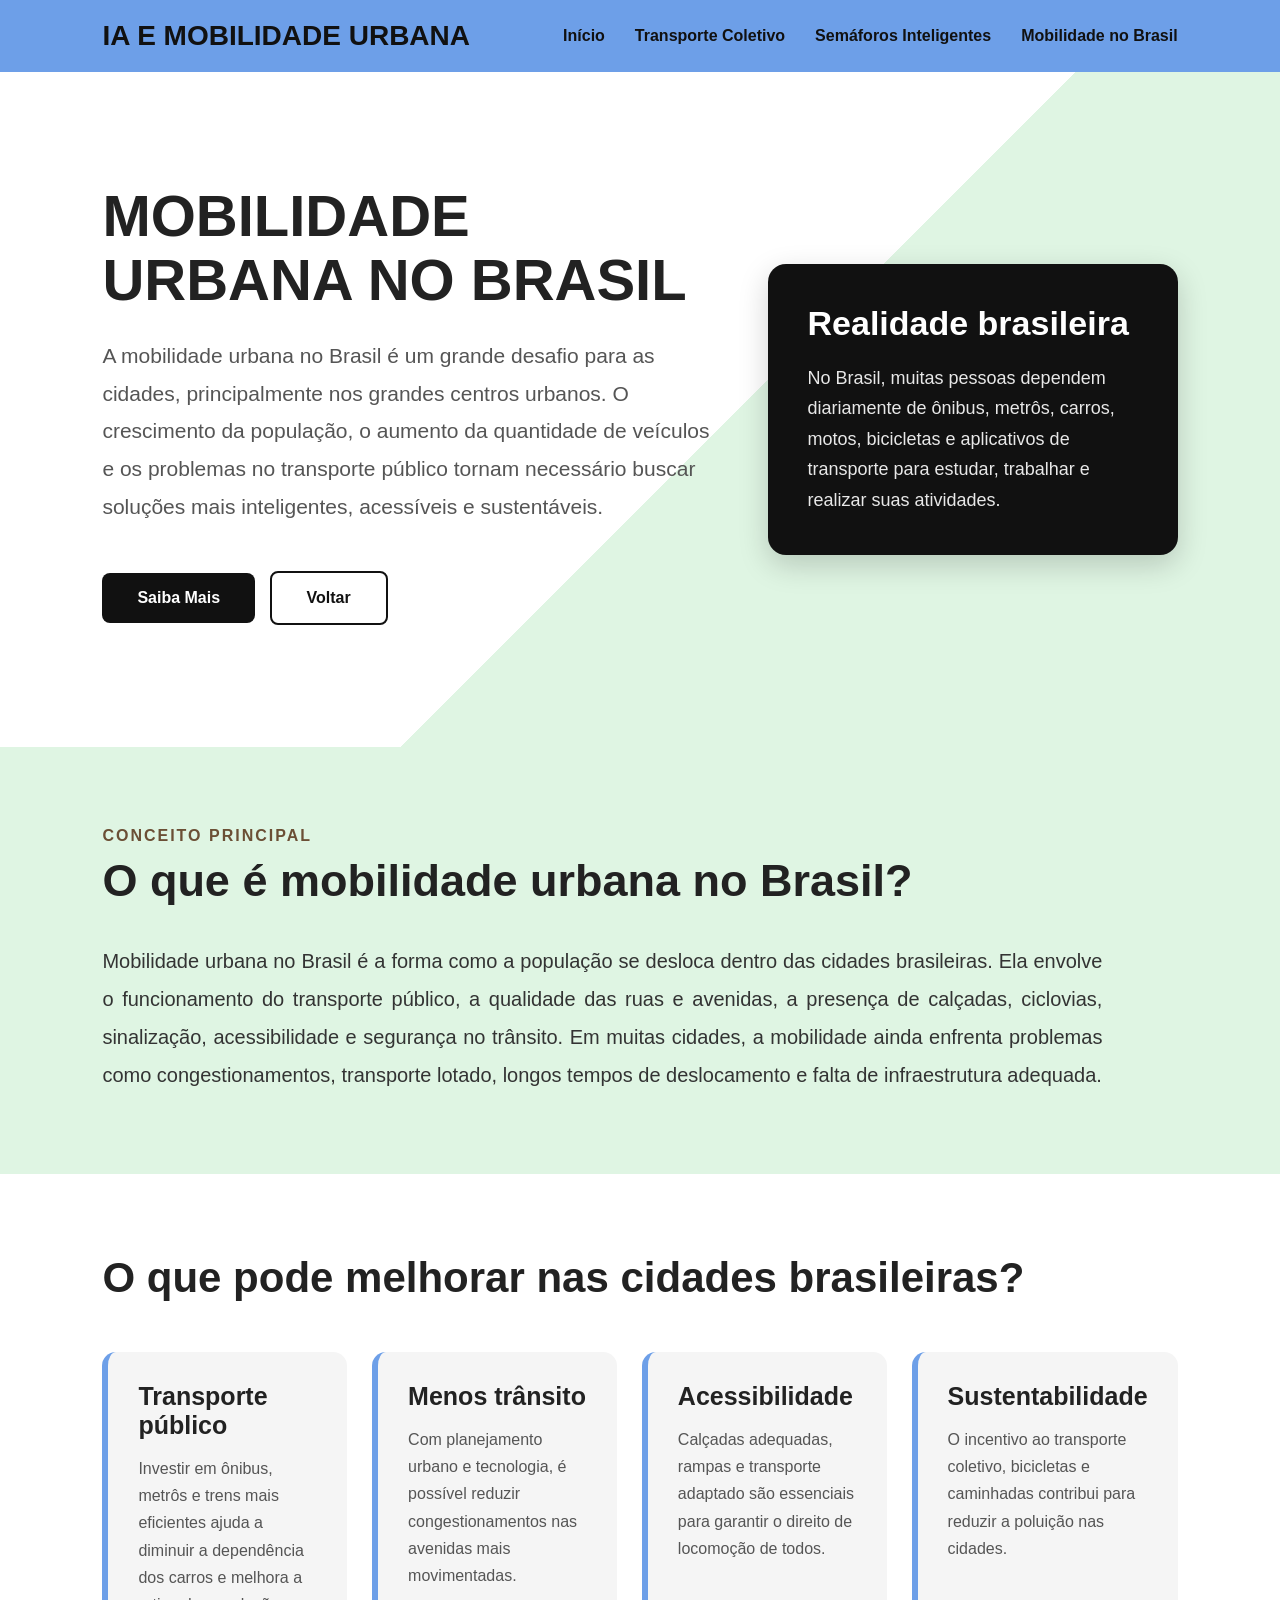
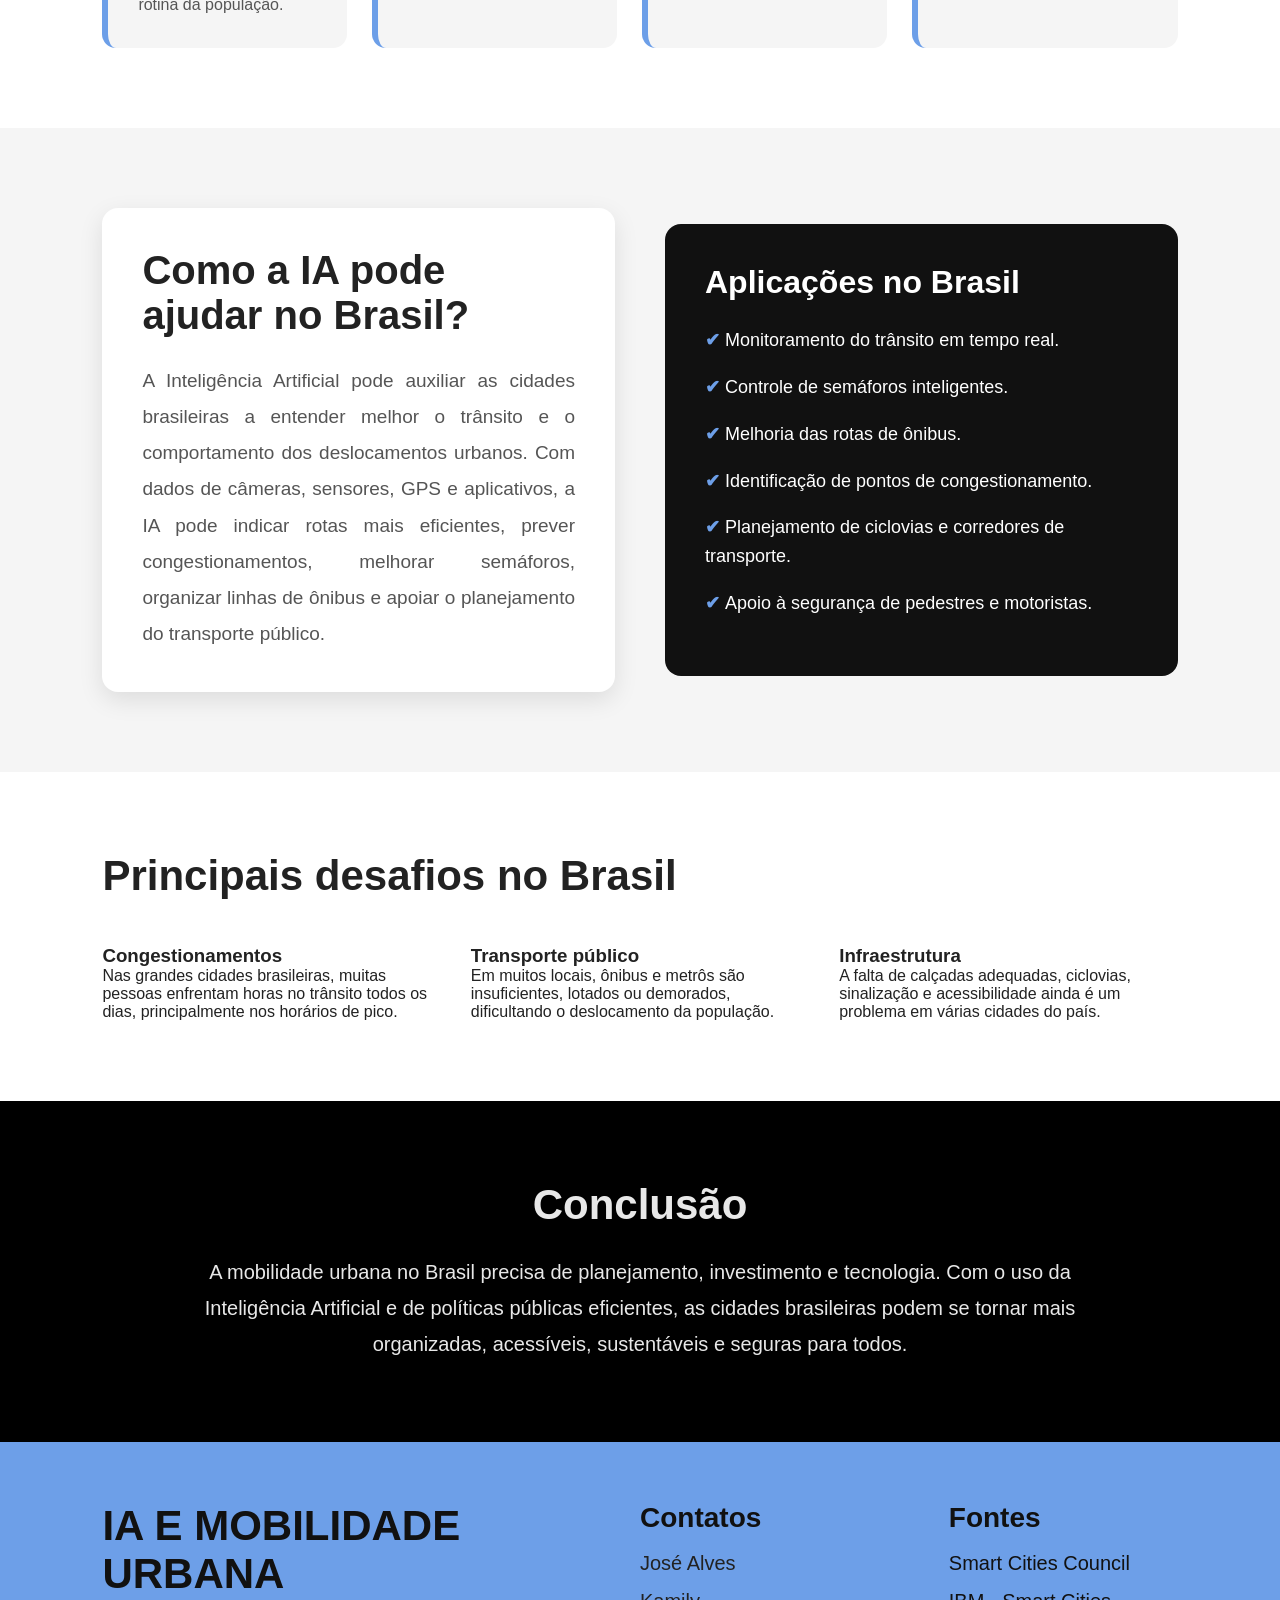
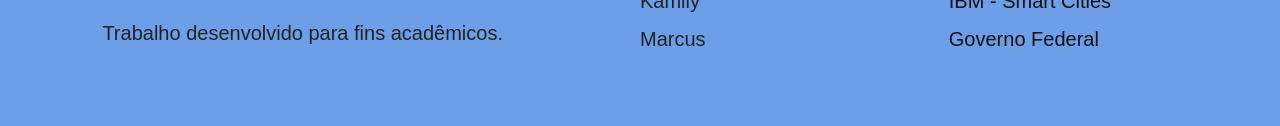
==== commit 052af1eb: "condensando css" ====
--- a/mobilidade.html
+++ b/mobilidade.html
@@ -209,49 +209,6 @@
     font-weight:bold;
 }
 
-/* ==========================
-   DESAFIOS
-========================== */
-
-.desafios{
-    background:white;
-    padding:80px 8%;
-}
-
-.desafios h2{
-    font-size:42px;
-    margin-bottom:45px;
-}
-
-.container-desafios{
-    display:grid;
-    grid-template-columns:repeat(3,1fr);
-    gap:30px;
-}
-
-.card-desafio{
-    background:#dff5e3;
-    padding:35px;
-    border-radius:14px;
-    transition:.3s;
-}
-
-.card-desafio:hover{
-    transform:scale(1.03);
-}
-
-.card-desafio h3{
-    font-size:28px;
-    margin-bottom:18px;
-}
-
-.card-desafio p{
-    font-size:17px;
-    line-height:1.8;
-    color:#444;
-    text-align:justify;
-}
-
 
 /* ==========================
    RESPONSIVIDADE
@@ -290,7 +247,7 @@
         grid-template-columns:1fr;
     }
 
-    .container-desafios{
+    .container-exemplos{
         grid-template-columns:1fr;
     }
 
@@ -458,13 +415,13 @@
 
     </section>
 
-    <!-- =================== CARDS DESAFIOS =================== -->
-
-    <section class="desafios">
+    <!-- =================== CARDS EXEMPLOS DESAFIOS  =================== -->
+
+    <section class="exemplos">
 
         <h2>Principais desafios no Brasil</h2>
 
-        <div class="container-desafios">
+        <div class="container-exemplos">
 
         <div class="card-desafio">
         <h3>Congestionamentos</h3>
--- a/css/style.css
+++ b/css/style.css
@@ -683,6 +683,49 @@
 }
 
 /* ==========================
+   EXEMPLOS
+========================== */
+
+.exemplos{
+    background:white;
+    padding:80px 8%;
+}
+
+.exemplos h2{
+    font-size:42px;
+    margin-bottom:45px;
+}
+
+.container-exemplos{
+    display:grid;
+    grid-template-columns:repeat(3,1fr);
+    gap:30px;
+}
+
+.card-exemplo{
+    background:#dff5e3;
+    padding:35px;
+    border-radius:14px;
+    transition:.3s;
+}
+
+.card-exemplo:hover{
+    transform:scale(1.03);
+}
+
+.card-exemplo h3{
+    font-size:28px;
+    margin-bottom:18px;
+}
+
+.card-exemplo p{
+    font-size:17px;
+    line-height:1.8;
+    color:#444;
+    text-align:justify;
+}
+
+/* ==========================
    CONCLUSÃO
 ========================== */
 
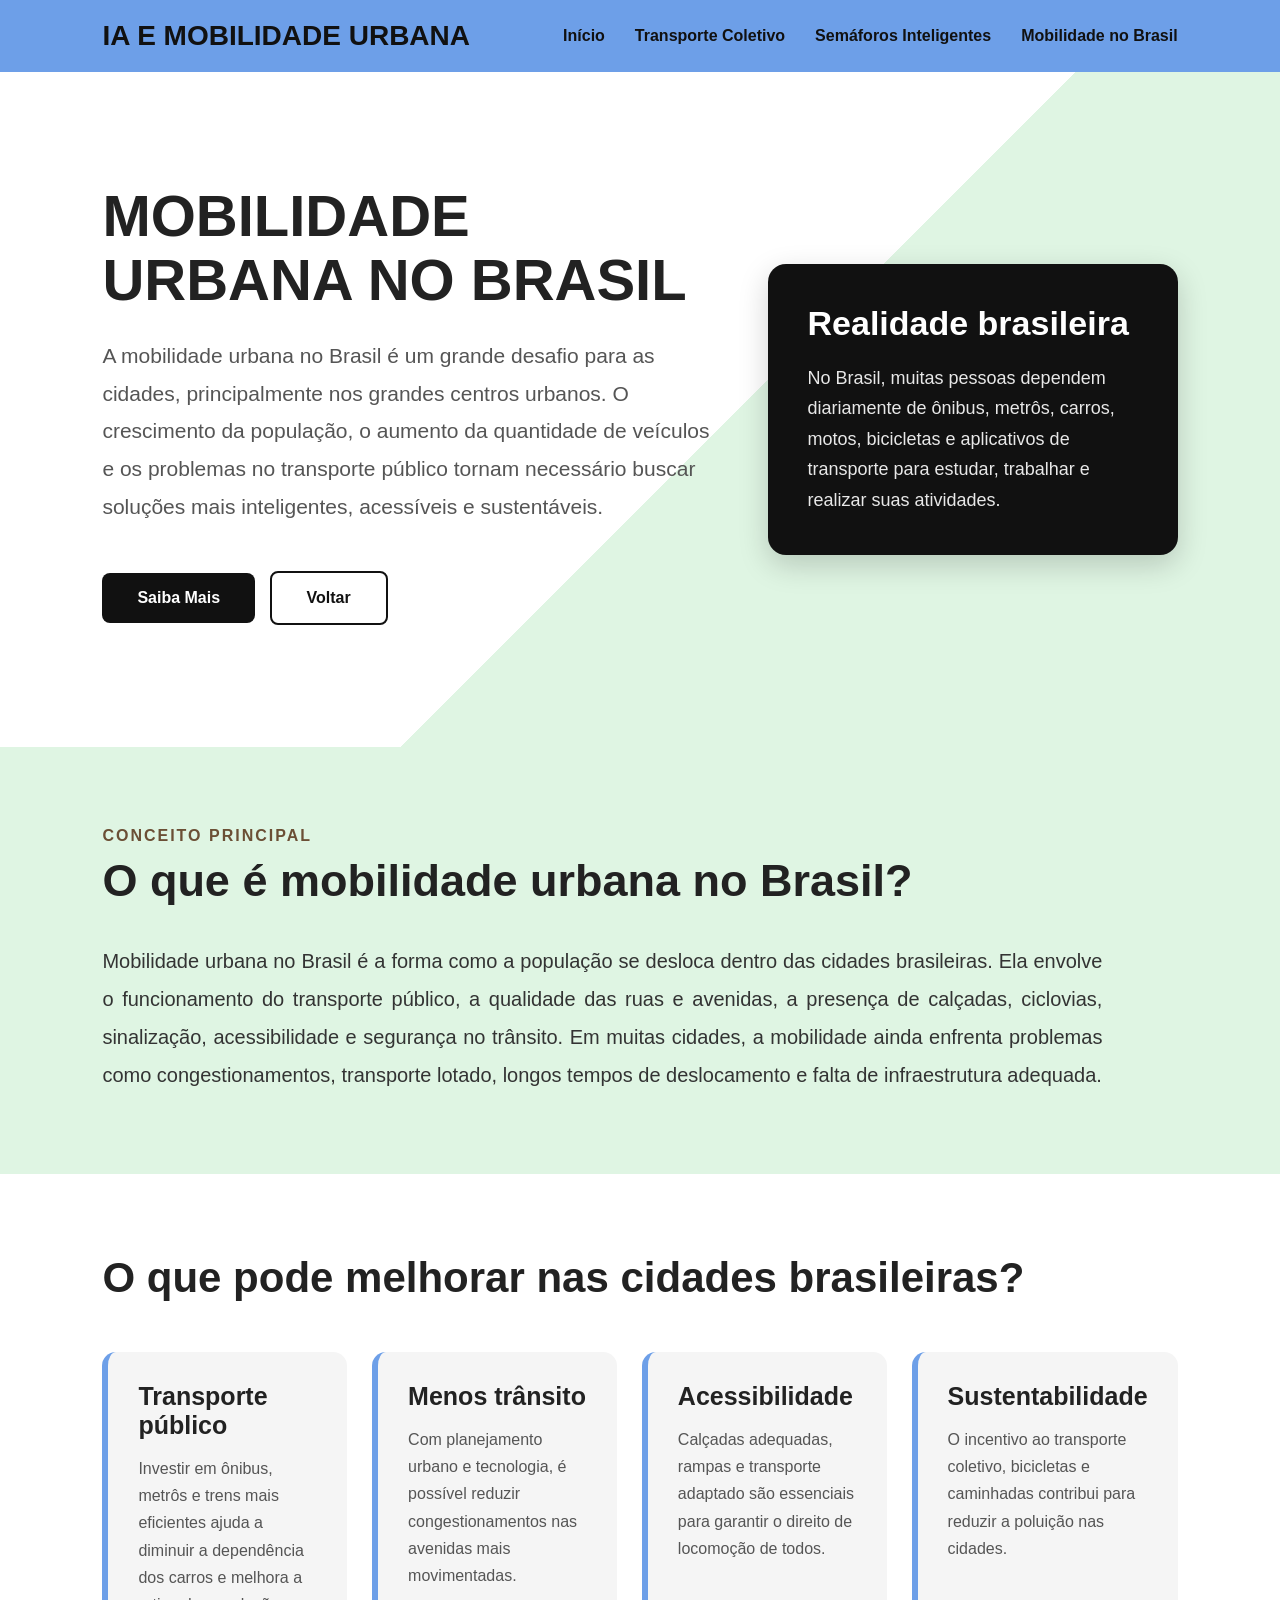
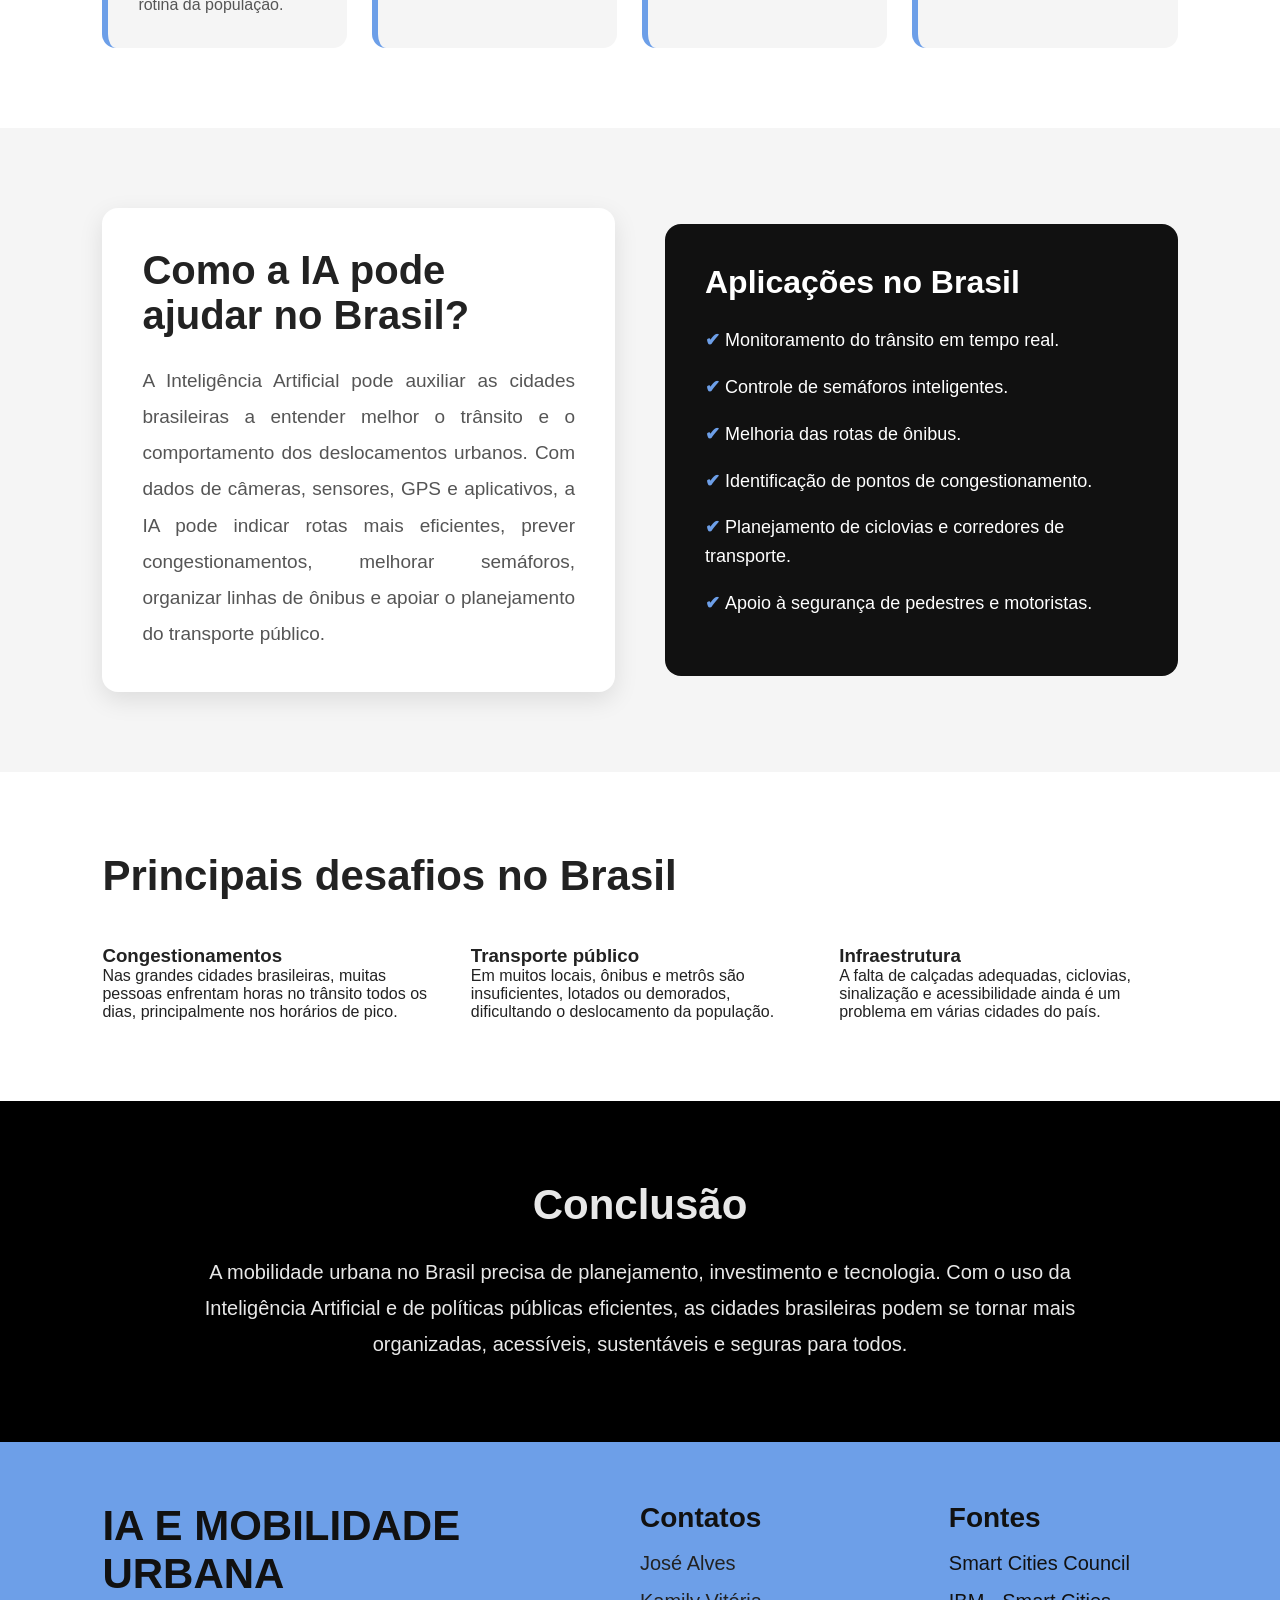
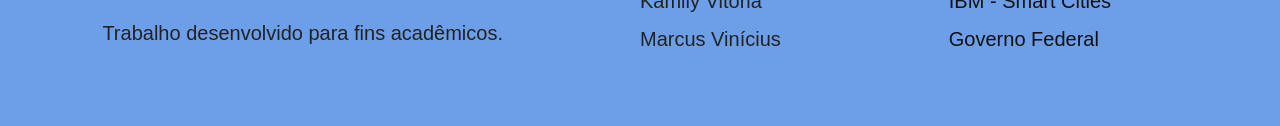
==== commit 0168315a: "nomes no footer" ====
--- a/mobilidade.html
+++ b/mobilidade.html
@@ -484,9 +484,9 @@
 
                 <li>José Alves</li>
 
-                <li>Kamily</li>
-
-                <li>Marcus</li>
+                <li>Kamily Vitória</li>
+
+                <li>Marcus Vinícius</li>
 
             </ul>
 
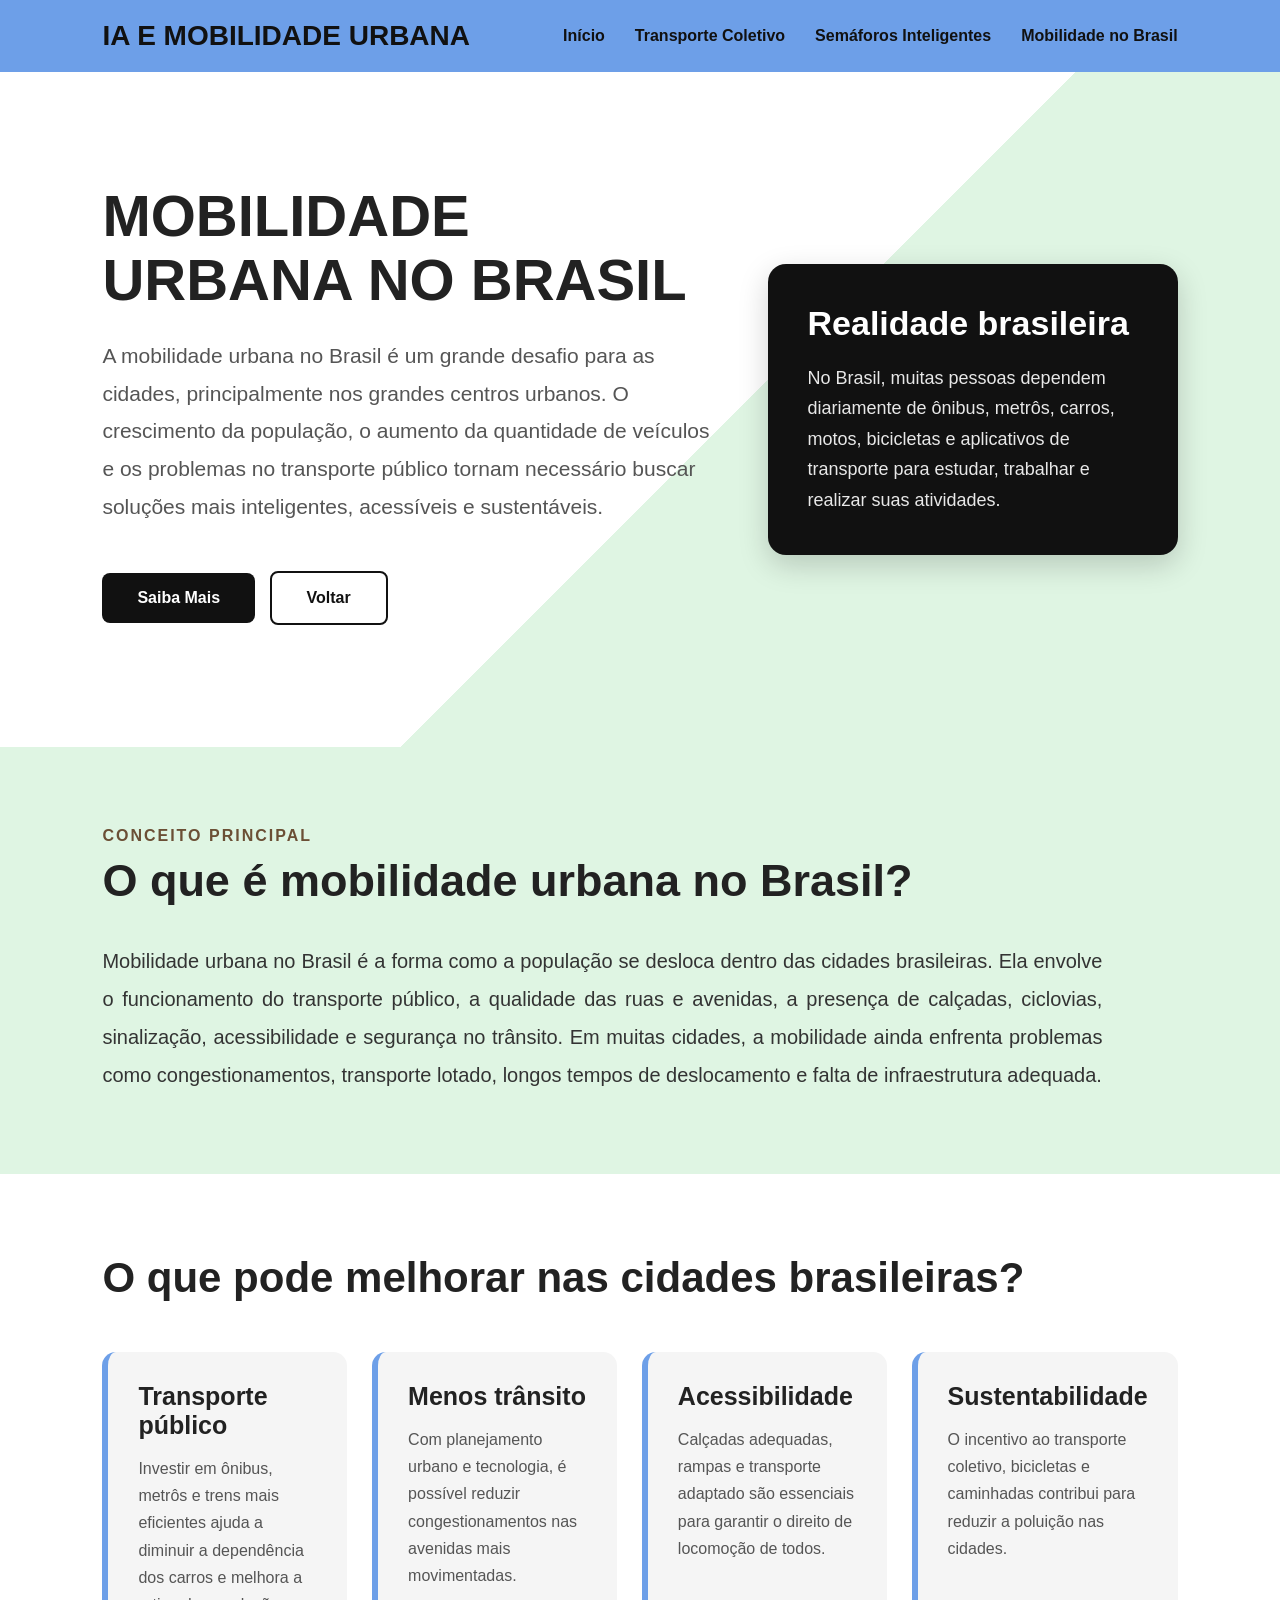
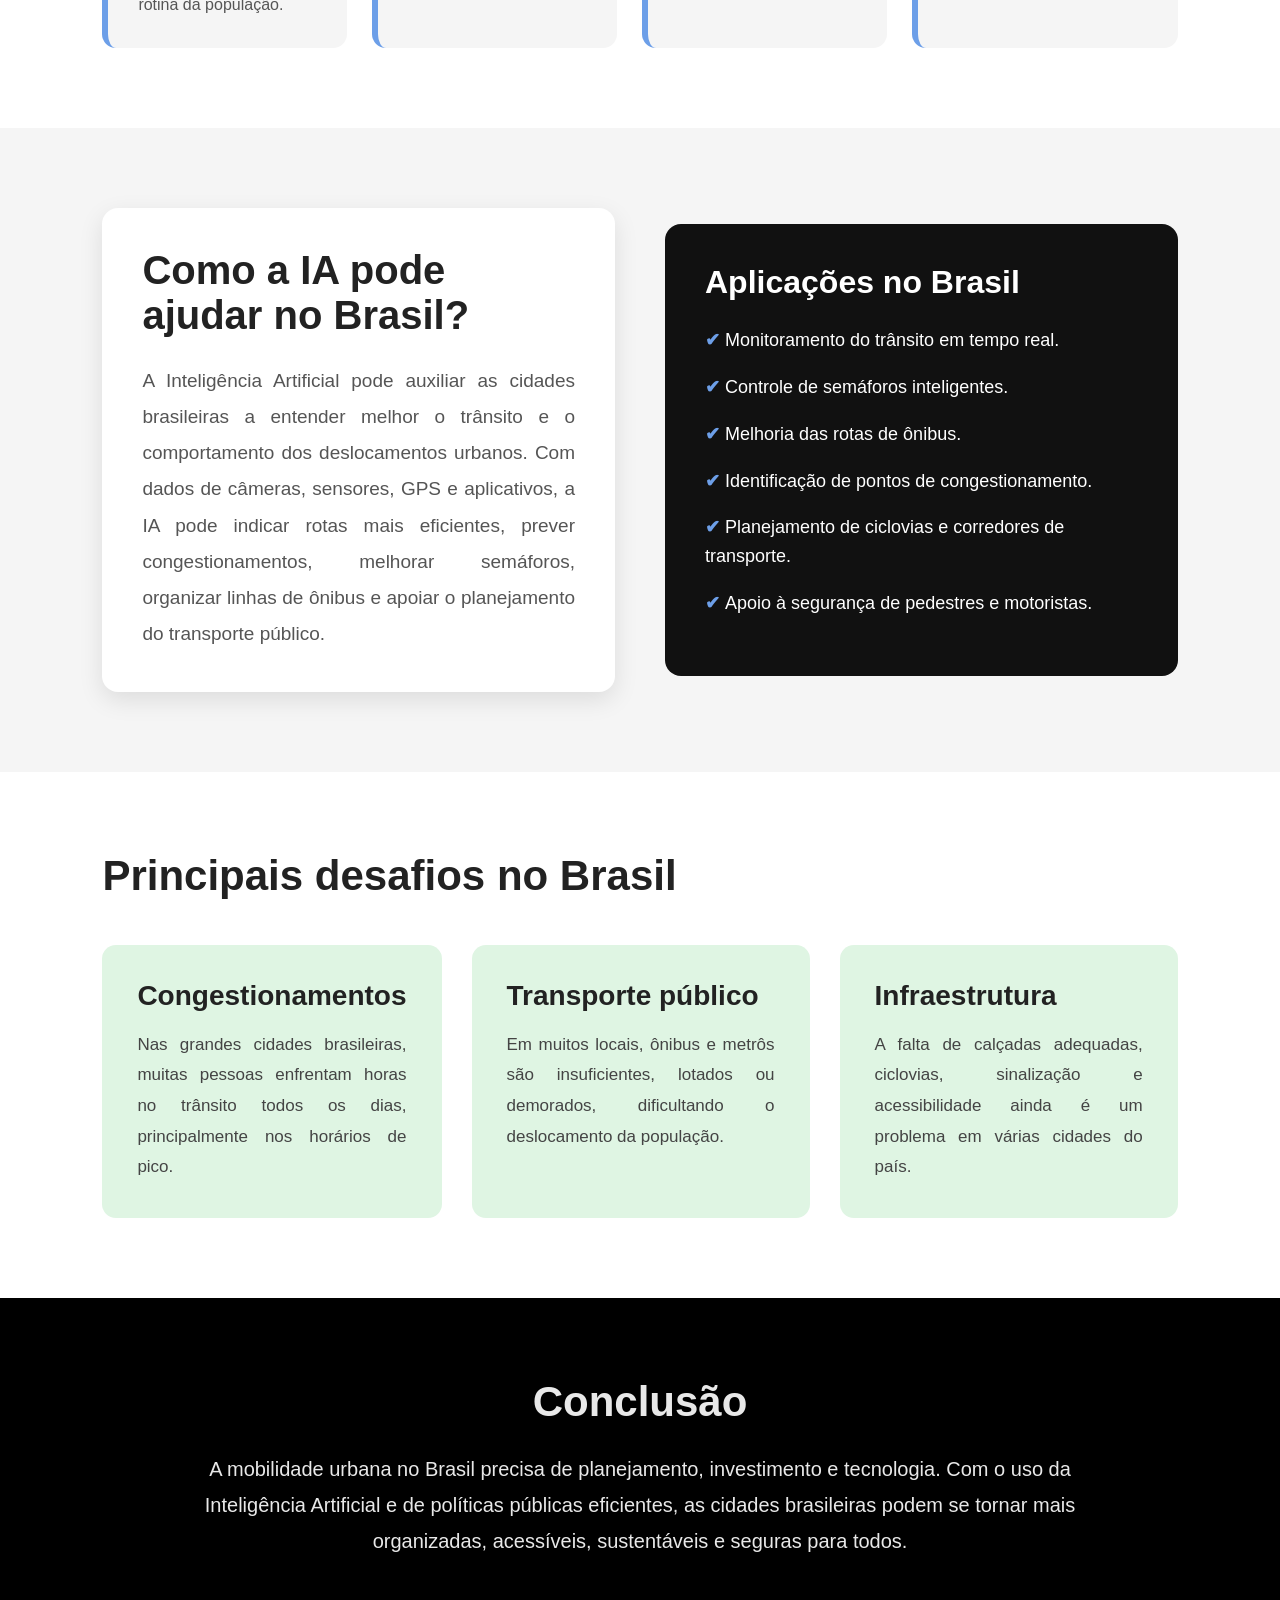
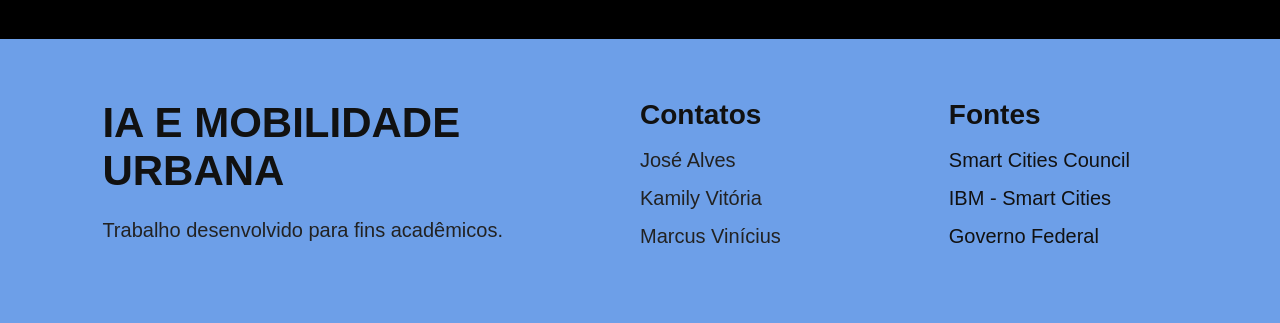
==== commit e1105155: "corrigindo nome da class" ====
--- a/mobilidade.html
+++ b/mobilidade.html
@@ -423,21 +423,21 @@
 
         <div class="container-exemplos">
 
-        <div class="card-desafio">
+        <div class="card-exemplo">
         <h3>Congestionamentos</h3>
         <p>
         Nas grandes cidades brasileiras, muitas pessoas enfrentam horas no trânsito todos os dias, principalmente nos horários de pico.
         </p>
         </div>
 
-        <div class="card-desafio">
+        <div class="card-exemplo">
         <h3>Transporte público</h3>
         <p>
         Em muitos locais, ônibus e metrôs são insuficientes, lotados ou demorados, dificultando o deslocamento da população.
         </p>
         </div>
 
-        <div class="card-desafio">
+        <div class="card-exemplo">
         <h3>Infraestrutura</h3>
         <p>
         A falta de calçadas adequadas, ciclovias, sinalização e acessibilidade ainda é um problema em várias cidades do país.
